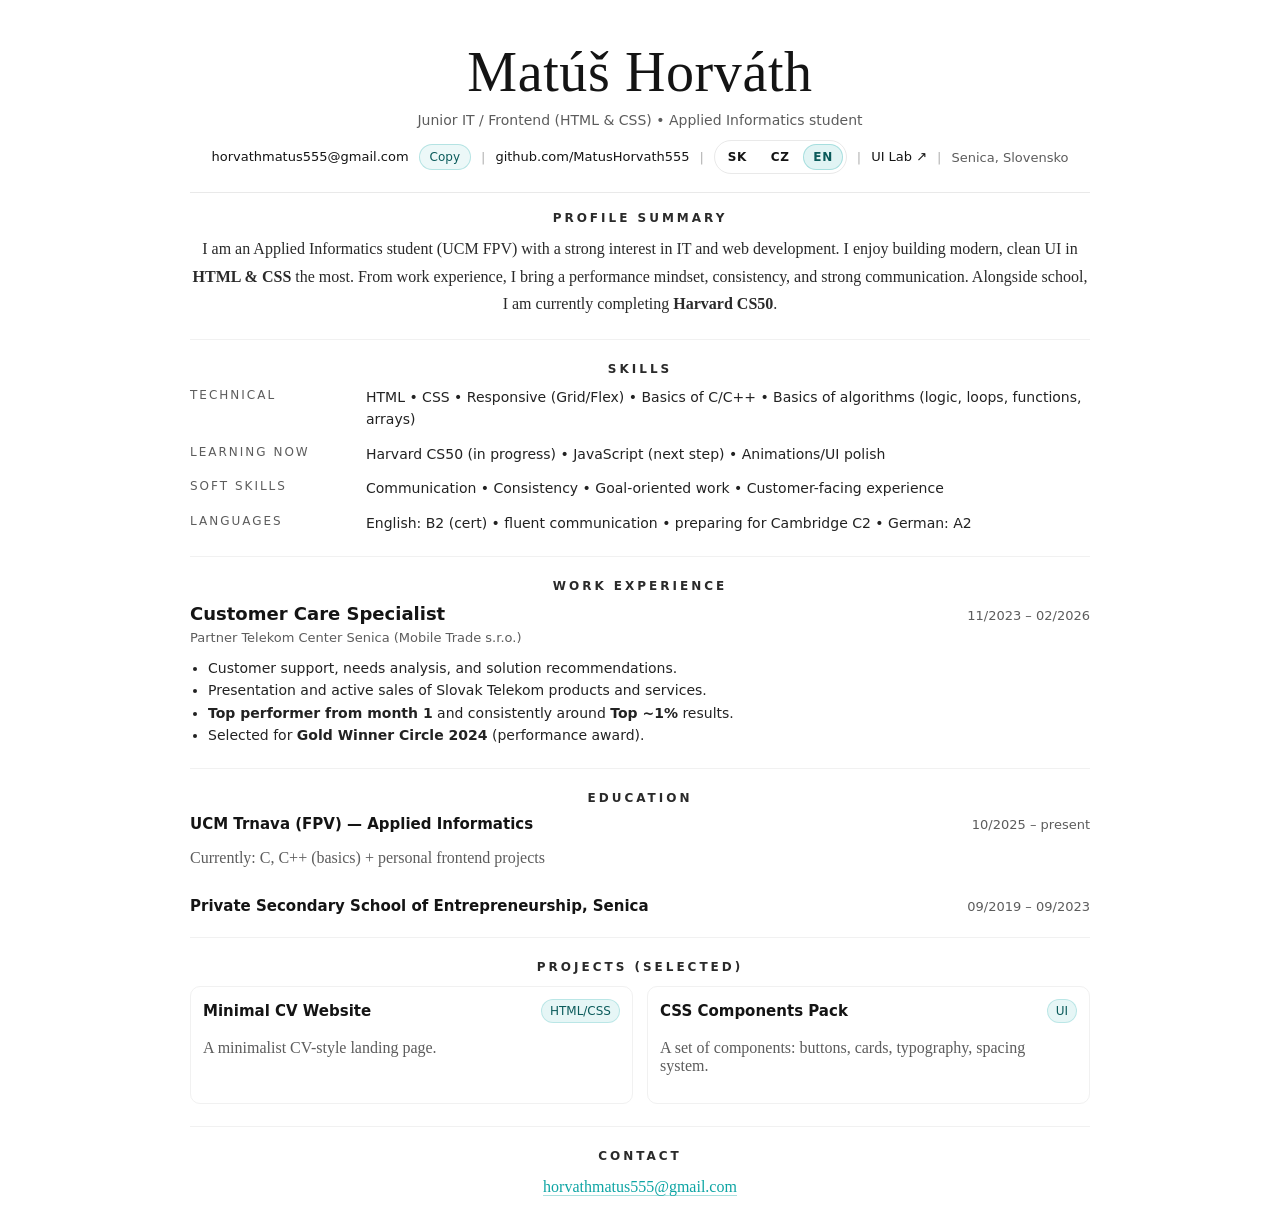
==== en/index.html @ 234d965e "Add all files" ====
<!doctype html>
<html lang="en">
<head>
  <meta charset="utf-8" />
  <script>document.documentElement.classList.add('js');</script>
  <meta name="viewport" content="width=device-width,initial-scale=1" />
  <title>Matúš Horváth • CV</title>
  <meta name="description" content="CV / Portfolio — Matúš Horváth. Frontend focus (HTML/CSS), CS50 in progress." />
  <link rel="stylesheet" href="../styles.css" />
</head>

<body>
  <main class="page">
    <!-- HEADER -->
    <header class="header" data-reveal>
      <h1 class="name">Matúš Horváth</h1>
      <p class="role">Junior IT / Frontend (HTML & CSS) • Applied Informatics student</p>

      <div class="meta">
        <a id="emailLink" href="mailto:horvathmatus555@gmail.com">horvathmatus555@gmail.com</a>
        <button class="copy" type="button" id="copyEmailBtn" aria-label="Copy email">Copy</button>

        <span class="sep">|</span>
        <a href="https://github.com/MatusHorvath555" target="_blank" rel="noreferrer">github.com/MatusHorvath555</a>

        <span class="sep">|</span>
        <nav class="lang" aria-label="Language switcher">
          <a class="lang__link" href="../sk/" lang="sk">SK</a>
          <a class="lang__link" href="../cz/" lang="cs">CZ</a>
          <a class="lang__link lang__link--active" href="../en/" lang="en" aria-current="page">EN</a>
        </nav>

        <span class="sep">|</span>
<a href="../lab/">UI Lab ↗</a>

<span class="sep">|</span>
<span class="muted">Senica, Slovensko</span>
      </div>
    </header>

    <hr class="rule" />

    <!-- SUMMARY -->
    <section class="section" id="summary" data-reveal>
      <h2 class="section__title">Profile Summary</h2>
      <p class="lead">
        I am an Applied Informatics student (UCM FPV) with a strong interest in IT and web development.
        I enjoy building modern, clean UI in <strong>HTML & CSS</strong> the most. From work experience, I bring
        a performance mindset, consistency, and strong communication. Alongside school, I am currently completing <strong>Harvard CS50</strong>.
      </p>
    </section>

    <hr class="rule rule--soft" />

    <!-- SKILLS -->
    <section class="section" id="skills" data-reveal>
      <h2 class="section__title">Skills</h2>

      <div class="skills">
        <div class="skills__row">
          <div class="skills__label">Technical</div>
          <div class="skills__value">
            HTML • CSS • Responsive (Grid/Flex) • Basics of C/C++ • Basics of algorithms (logic, loops, functions, arrays)
          </div>
        </div>

        <div class="skills__row">
          <div class="skills__label">Learning now</div>
          <div class="skills__value">
            Harvard CS50 (in progress) • JavaScript (next step) • Animations/UI polish
          </div>
        </div>

        <div class="skills__row">
          <div class="skills__label">Soft skills</div>
          <div class="skills__value">
            Communication • Consistency • Goal-oriented work • Customer-facing experience
          </div>
        </div>

        <div class="skills__row">
          <div class="skills__label">Languages</div>
          <div class="skills__value">
            English: B2 (cert) • fluent communication • preparing for Cambridge C2 • German: A2
          </div>
        </div>
      </div>
    </section>

    <hr class="rule rule--soft" />

    <!-- EXPERIENCE -->
    <section class="section" id="experience" data-reveal>
      <h2 class="section__title">Work Experience</h2>

      <article class="xp">
        <div class="xp__top">
          <div>
            <h3 class="xp__role">Customer Care Specialist</h3>
            <p class="xp__company">Partner Telekom Center Senica (Mobile Trade s.r.o.)</p>
          </div>
          <div class="xp__date">11/2023 – 02/2026</div>
        </div>

        <ul class="bullets">
          <li>Customer support, needs analysis, and solution recommendations.</li>
          <li>Presentation and active sales of Slovak Telekom products and services.</li>
          <li><strong>Top performer from month 1</strong> and consistently around <strong>Top ~1%</strong> results.</li>
          <li>Selected for <strong>Gold Winner Circle 2024</strong> (performance award).</li>
        </ul>
      </article>
    </section>

    <hr class="rule rule--soft" />

    <!-- EDUCATION -->
    <section class="section" id="education" data-reveal>
      <h2 class="section__title">Education</h2>

      <div class="edu">
        <div class="edu__row">
          <div>
            <h3 class="edu__title">UCM Trnava (FPV) — Applied Informatics</h3>
            <p class="muted">Currently: C, C++ (basics) + personal frontend projects</p>
          </div>
          <div class="edu__date">10/2025 – present</div>
        </div>

        <div class="edu__row">
          <div>
            <h3 class="edu__title">Private Secondary School of Entrepreneurship, Senica</h3>
          </div>
          <div class="edu__date">09/2019 – 09/2023</div>
        </div>
      </div>
    </section>

    <hr class="rule rule--soft" />

    <!-- PROJECTS -->
    <section class="section" id="projects" data-reveal>
      <h2 class="section__title">Projects (selected)</h2>

      <div class="projects">
        <div class="project">
          <div class="project__top">
            <h3 class="project__title">Minimal CV Website</h3>
            <span class="tag">HTML/CSS</span>
          </div>
          <p class="muted">
            A minimalist CV-style landing page.
          </p>
        </div>

        <div class="project">
          <div class="project__top">
            <h3 class="project__title">CSS Components Pack</h3>
            <span class="tag">UI</span>
          </div>
          <p class="muted">
            A set of components: buttons, cards, typography, spacing system.
          </p>
        </div>
      </div>
    </section>

    <hr class="rule rule--soft" />

    <!-- CONTACT -->
    <section class="section section--last" id="contact" data-reveal>
      <h2 class="section__title">Contact</h2>
      <p class="lead">
 
        <a class="accent" href="mailto:horvathmatus555@gmail.com">horvathmatus555@gmail.com</a>
      </p>
    </section>
  </main>

  <div class="toast" id="toast" role="status" aria-live="polite" aria-atomic="true"></div>

  <script src="../script.js" defer></script>
</body>
</html>
---- styles.css ----
/* ============================================================
   TOKENS
============================================================ */
:root{
  --bg:     #ffffff;
  --text:   #141414;
  --muted:  #5c5c5c;
  --rule:   #e9e9e9;
  --rule2:  #f1f1f1;
  --accent: #0ea5a4;
  --max:    900px;
}

/* ============================================================
   RESET
============================================================ */
*, *::before, *::after { box-sizing: border-box; }
html, body { height: 100%; margin: 0; }
body {
  font-family: ui-serif, Georgia, "Times New Roman", serif;
  color:      var(--text);
  background: var(--bg);
}

/* ============================================================
   LAYOUT
============================================================ */
.page {
  width:  min(var(--max), calc(100% - 40px));
  margin: 40px auto 64px;
}

/* ============================================================
   HEADER
============================================================ */
.header {
  text-align:    center;
  margin-bottom: 18px;
}

.name {
  margin:         0;
  font-size:      56px;
  font-weight:    500;
  letter-spacing: 0.6px;
}

.role {
  margin:      8px 0 0;
  font-family: ui-sans-serif, system-ui, -apple-system, Segoe UI, Roboto, Arial, sans-serif;
  font-size:   14px;
  color:       var(--muted);
}

/* ============================================================
   TYPEWRITER
============================================================ */
.js .role--typing {
  display:        inline-block;
  position:       relative;
  white-space:    nowrap;
  overflow:       hidden;
  max-width:      100%;
  vertical-align: bottom;
  border-right:   2px solid transparent;
  animation:
    mh-typing     3.2s steps(55, end)  0.25s 1        both,
    mh-caret      0.8s step-end        0.25s infinite,
    mh-hide-caret 0ms  linear          3.55s 1        forwards;
}

@keyframes mh-typing {
  from { width: 0; }
  to   { width: 100%; }
}

@keyframes mh-caret {
  0%, 100% { border-right-color: rgba(14,165,164,0.65); }
  50%      { border-right-color: transparent; }
}

@keyframes mh-hide-caret {
  to { border-right-color: transparent; }
}

@media (prefers-reduced-motion: reduce) {
  .js .role--typing {
    animation:    none;
    border-right: 0;
    width:        auto;
  }
}

/* ============================================================
   META BAR
============================================================ */
.meta {
  margin-top:      12px;
  font-family:     ui-sans-serif, system-ui, -apple-system, Segoe UI, Roboto, Arial, sans-serif;
  font-size:       13px;
  color:           var(--muted);
  display:         flex;
  justify-content: center;
  flex-wrap:       wrap;
  gap:             10px;
  align-items:     center;
}

.meta a {
  color:           var(--text);
  text-decoration: none;
  border-bottom:   1px solid transparent;
  transition:      border-color 160ms ease;
}
.meta a:hover { border-bottom-color: var(--accent); }

.sep   { color: #b0b0b0; }
.muted { color: var(--muted); }

/* ============================================================
   DIVIDERS
============================================================ */
.rule {
  border:     0;
  height:     1px;
  background: var(--rule);
  margin:     18px 0;
}
.rule--soft {
  background: var(--rule2);
  margin:     22px 0;
}

/* ============================================================
   SECTIONS
============================================================ */
.section { margin: 0; }

.section__title {
  margin:         0 0 10px;
  text-align:     center;
  font-family:    ui-sans-serif, system-ui, -apple-system, Segoe UI, Roboto, Arial, sans-serif;
  font-size:      12px;
  letter-spacing: 3px;
  text-transform: uppercase;
  font-weight:    700;
  color:          #2a2a2a;
}

.lead {
  margin:      0;
  font-size:   16px;
  line-height: 1.7;
  color:       #2a2a2a;
  text-align:  center;
}

/* ============================================================
   SKILLS
============================================================ */
.skills {
  display:        flex;
  flex-direction: column;
  gap:            12px;
}

.skills__row {
  display:               grid;
  grid-template-columns: 160px 1fr;
  gap:                   16px;
  align-items:           start;
}

.skills__label {
  font-family:    ui-sans-serif, system-ui, -apple-system, Segoe UI, Roboto, Arial, sans-serif;
  font-size:      12px;
  text-transform: uppercase;
  letter-spacing: 2px;
  color:          var(--muted);
  padding-top:    2px;
}

.skills__value {
  font-family: ui-sans-serif, system-ui, -apple-system, Segoe UI, Roboto, Arial, sans-serif;
  font-size:   14px;
  color:       #222;
  line-height: 1.6;
}

/* ============================================================
   EXPERIENCE
============================================================ */
.xp__top {
  display:         flex;
  justify-content: space-between;
  gap:             14px;
  align-items:     baseline;
  flex-wrap:       wrap;
}

.xp__role {
  margin:      0;
  font-size:   18px;
  font-weight: 700;
  font-family: ui-sans-serif, system-ui, -apple-system, Segoe UI, Roboto, Arial, sans-serif;
}

.xp__company {
  margin:      6px 0 0;
  font-family: ui-sans-serif, system-ui, -apple-system, Segoe UI, Roboto, Arial, sans-serif;
  color:       var(--muted);
  font-size:   13px;
}

.xp__date {
  font-family: ui-sans-serif, system-ui, -apple-system, Segoe UI, Roboto, Arial, sans-serif;
  font-size:   13px;
  color:       var(--muted);
  white-space: nowrap;
}

.bullets {
  margin:      12px 0 0;
  padding-left: 18px;
  font-family: ui-sans-serif, system-ui, -apple-system, Segoe UI, Roboto, Arial, sans-serif;
  font-size:   14px;
  color:       #222;
  line-height: 1.6;
}

/* ============================================================
   EDUCATION
============================================================ */
.edu {
  display:        flex;
  flex-direction: column;
  gap:            14px;
}

.edu__row {
  display:         flex;
  justify-content: space-between;
  gap:             14px;
  align-items:     baseline;
  flex-wrap:       wrap;
}

.edu__title {
  margin:      0;
  font-size:   15px;
  font-weight: 700;
  font-family: ui-sans-serif, system-ui, -apple-system, Segoe UI, Roboto, Arial, sans-serif;
}

.edu__date {
  font-family: ui-sans-serif, system-ui, -apple-system, Segoe UI, Roboto, Arial, sans-serif;
  font-size:   13px;
  color:       var(--muted);
  white-space: nowrap;
}

/* ============================================================
   PROJECTS
============================================================ */
.projects {
  display:               grid;
  grid-template-columns: 1fr 1fr;
  gap:                   14px;
  margin-top:            12px;
}

.project {
  border:        1px solid var(--rule2);
  border-radius: 10px;
  padding:       12px;
  transition:    transform 160ms ease, box-shadow 160ms ease, border-color 160ms ease;
}

.project:hover {
  transform:    translateY(-2px);
  border-color: rgba(14,165,164,0.30);
  box-shadow:   0 10px 22px rgba(0,0,0,0.06);
}

.project__top {
  display:         flex;
  justify-content: space-between;
  gap:             10px;
  align-items:     center;
  flex-wrap:       wrap;
}

.project__title {
  margin:      0;
  font-size:   15px;
  font-weight: 700;
  font-family: ui-sans-serif, system-ui, -apple-system, Segoe UI, Roboto, Arial, sans-serif;
}

.tag {
  font-family:   ui-sans-serif, system-ui, -apple-system, Segoe UI, Roboto, Arial, sans-serif;
  font-size:     12px;
  color:         #0b5b5b;
  background:    rgba(14,165,164,0.10);
  border:        1px solid rgba(14,165,164,0.20);
  padding:       4px 8px;
  border-radius: 999px;
  white-space:   nowrap;
}

/* ============================================================
   CONTACT
============================================================ */
.accent {
  color:           var(--accent);
  text-decoration: none;
  border-bottom:   1px solid rgba(14,165,164,0.35);
  transition:      border-color 160ms ease;
}
.accent:hover { border-bottom-color: var(--accent); }

.section--last { padding-bottom: 10px; }

/* ============================================================
   COPY BUTTON
============================================================ */
.copy {
  font-family:   ui-sans-serif, system-ui, -apple-system, Segoe UI, Roboto, Arial, sans-serif;
  font-size:     12px;
  padding:       6px 10px;
  border-radius: 999px;
  border:        1px solid rgba(14,165,164,0.25);
  background:    rgba(14,165,164,0.08);
  color:         #0b5b5b;
  cursor:        pointer;
  line-height:   1;
  transition:    border-color 160ms ease, transform 160ms ease;
}
.copy:hover  { border-color: rgba(14,165,164,0.45); }
.copy:active { transform: translateY(1px); }

/* ============================================================
   TOAST
============================================================ */
.toast {
  position:       fixed;
  left:           50%;
  bottom:         18px;
  z-index:        100;
  transform:      translateX(-50%) translateY(6px);
  background:     #0f172a;
  color:          white;
  padding:        10px 16px;
  border-radius:  999px;
  font-family:    ui-sans-serif, system-ui, -apple-system, Segoe UI, Roboto, Arial, sans-serif;
  font-size:      13px;
  font-weight:    500;
  opacity:        0;
  pointer-events: none;
  transition:     opacity 180ms ease, transform 180ms ease;
}
.toast.is-show {
  opacity:   1;
  transform: translateX(-50%) translateY(0);
}

/* ============================================================
   LANGUAGE SWITCHER
============================================================ */
.lang {
  display:     inline-flex;
  align-items: center;
  gap:         4px;
  padding:     3px;
  border:      1px solid var(--rule);
  border-radius: 999px;
  background:  #fff;
}

.lang__link {
  display:         inline-flex;
  align-items:     center;
  justify-content: center;
  min-width:       2.15rem;
  height:          1.65rem;
  padding:         0 .55rem;
  border-radius:   999px;
  text-decoration: none;
  font-family:     ui-sans-serif, system-ui, -apple-system, Segoe UI, Roboto, Arial, sans-serif;
  font-size:       12px;
  font-weight:     700;
  letter-spacing:  .06em;
  color:           var(--muted);
  border:          1px solid transparent;
  transition:      background 160ms ease, border-color 160ms ease, color 160ms ease, transform 160ms ease;
}

.lang__link:hover {
  color:        var(--text);
  background:   rgba(14,165,164,0.08);
  border-color: rgba(14,165,164,0.18);
  transform:    translateY(-1px);
}

.lang__link--active,
.lang__link[aria-current="page"] {
  color:        #0b5b5b;
  background:   rgba(14,165,164,0.12);
  border-color: rgba(14,165,164,0.28);
}

.lang__link:focus-visible {
  outline:        2px solid rgba(14,165,164,0.55);
  outline-offset: 2px;
}

/* ============================================================
   SCROLL REVEAL
============================================================ */
[data-reveal] { opacity: 1; transform: none; }

.js [data-reveal] {
  opacity:    0;
  transform:  translateY(10px);
  transition: opacity 500ms ease, transform 500ms ease;
}

.js [data-reveal].is-visible {
  opacity:   1;
  transform: translateY(0);
}

/* ============================================================
   REDUCED MOTION
============================================================ */
@media (prefers-reduced-motion: reduce) {
  .js .role--typing    { animation: none; border-right: 0; width: auto; }
  .js [data-reveal]    { opacity: 1; transform: none; transition: none; }
  .project, .copy, .accent, .lang__link, .meta a { transition: none; }
}

/* ============================================================
   RESPONSIVE
============================================================ */
@media (max-width: 720px) {
  .name          { font-size: 40px; }
  .skills__row   { grid-template-columns: 1fr; gap: 6px; }
  .projects      { grid-template-columns: 1fr; }
  .meta          { gap: 6px; }
  .sep           { display: none; }
}
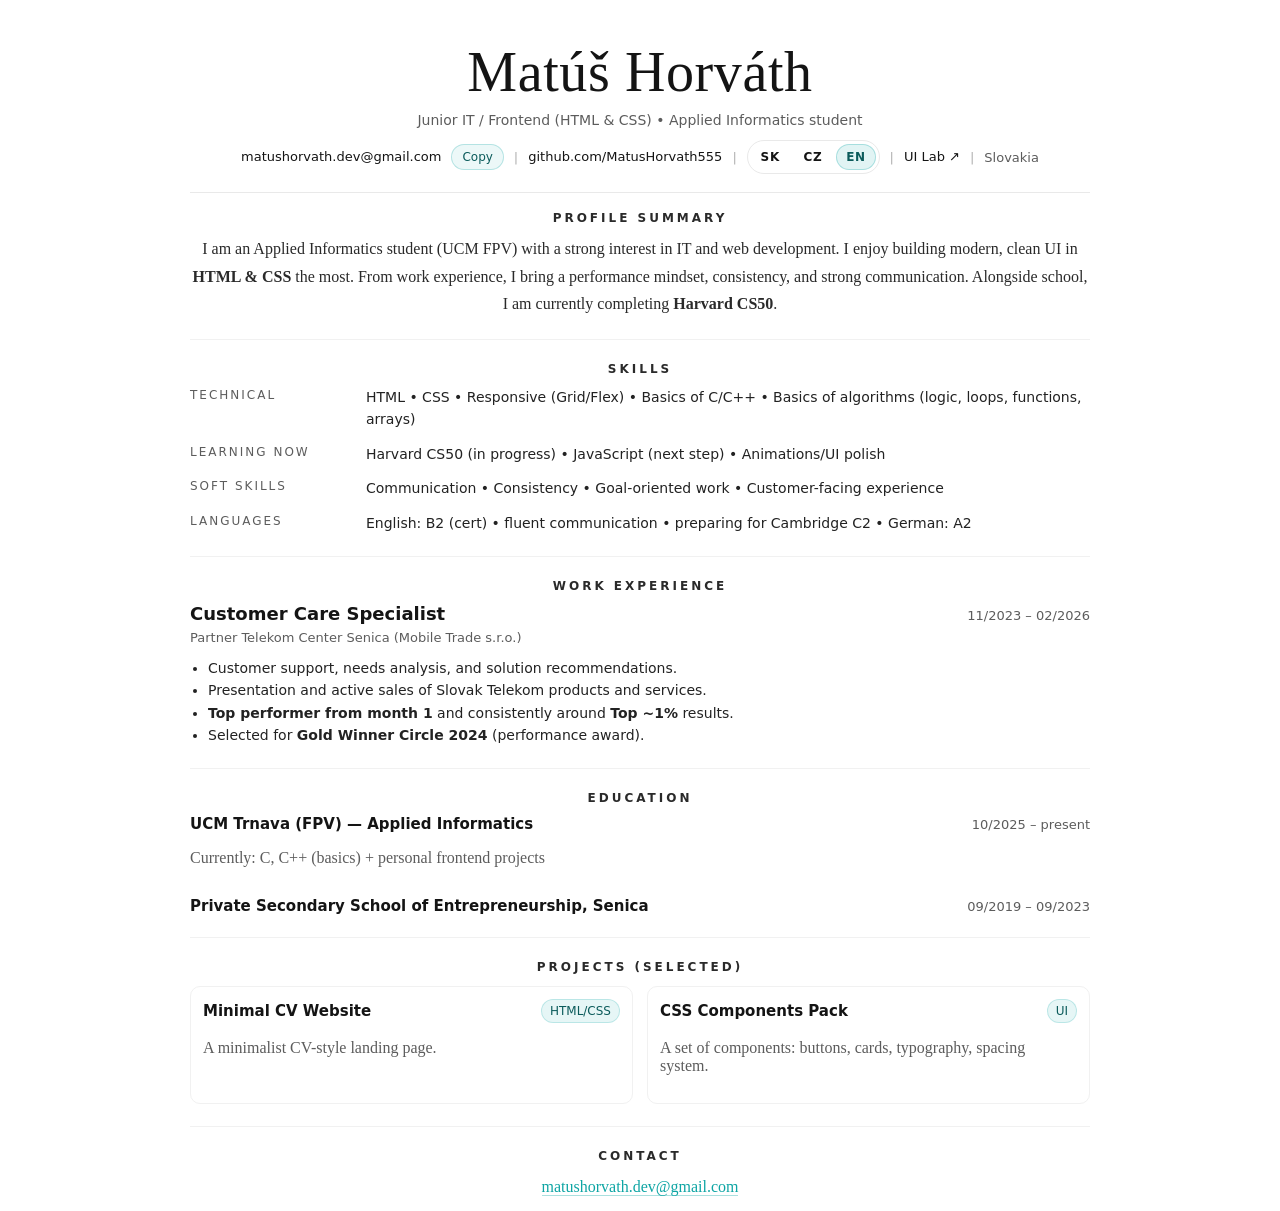
==== commit 4f460245: "privacy: update email to matushorvath.dev@gmail.com, remove city from header (en)" ====
--- a/en/index.html
+++ b/en/index.html
@@ -17,7 +17,7 @@
       <p class="role">Junior IT / Frontend (HTML & CSS) • Applied Informatics student</p>
 
       <div class="meta">
-        <a id="emailLink" href="mailto:horvathmatus555@gmail.com">horvathmatus555@gmail.com</a>
+        <a id="emailLink" href="mailto:matushorvath.dev@gmail.com">matushorvath.dev@gmail.com</a>
         <button class="copy" type="button" id="copyEmailBtn" aria-label="Copy email">Copy</button>
 
         <span class="sep">|</span>
@@ -34,7 +34,7 @@
 <a href="../lab/">UI Lab ↗</a>
 
 <span class="sep">|</span>
-<span class="muted">Senica, Slovensko</span>
+<span class="muted">Slovakia</span>
       </div>
     </header>
 
@@ -170,8 +170,8 @@
     <section class="section section--last" id="contact" data-reveal>
       <h2 class="section__title">Contact</h2>
       <p class="lead">
- 
-        <a class="accent" href="mailto:horvathmatus555@gmail.com">horvathmatus555@gmail.com</a>
+
+        <a class="accent" href="mailto:matushorvath.dev@gmail.com">matushorvath.dev@gmail.com</a>
       </p>
     </section>
   </main>
